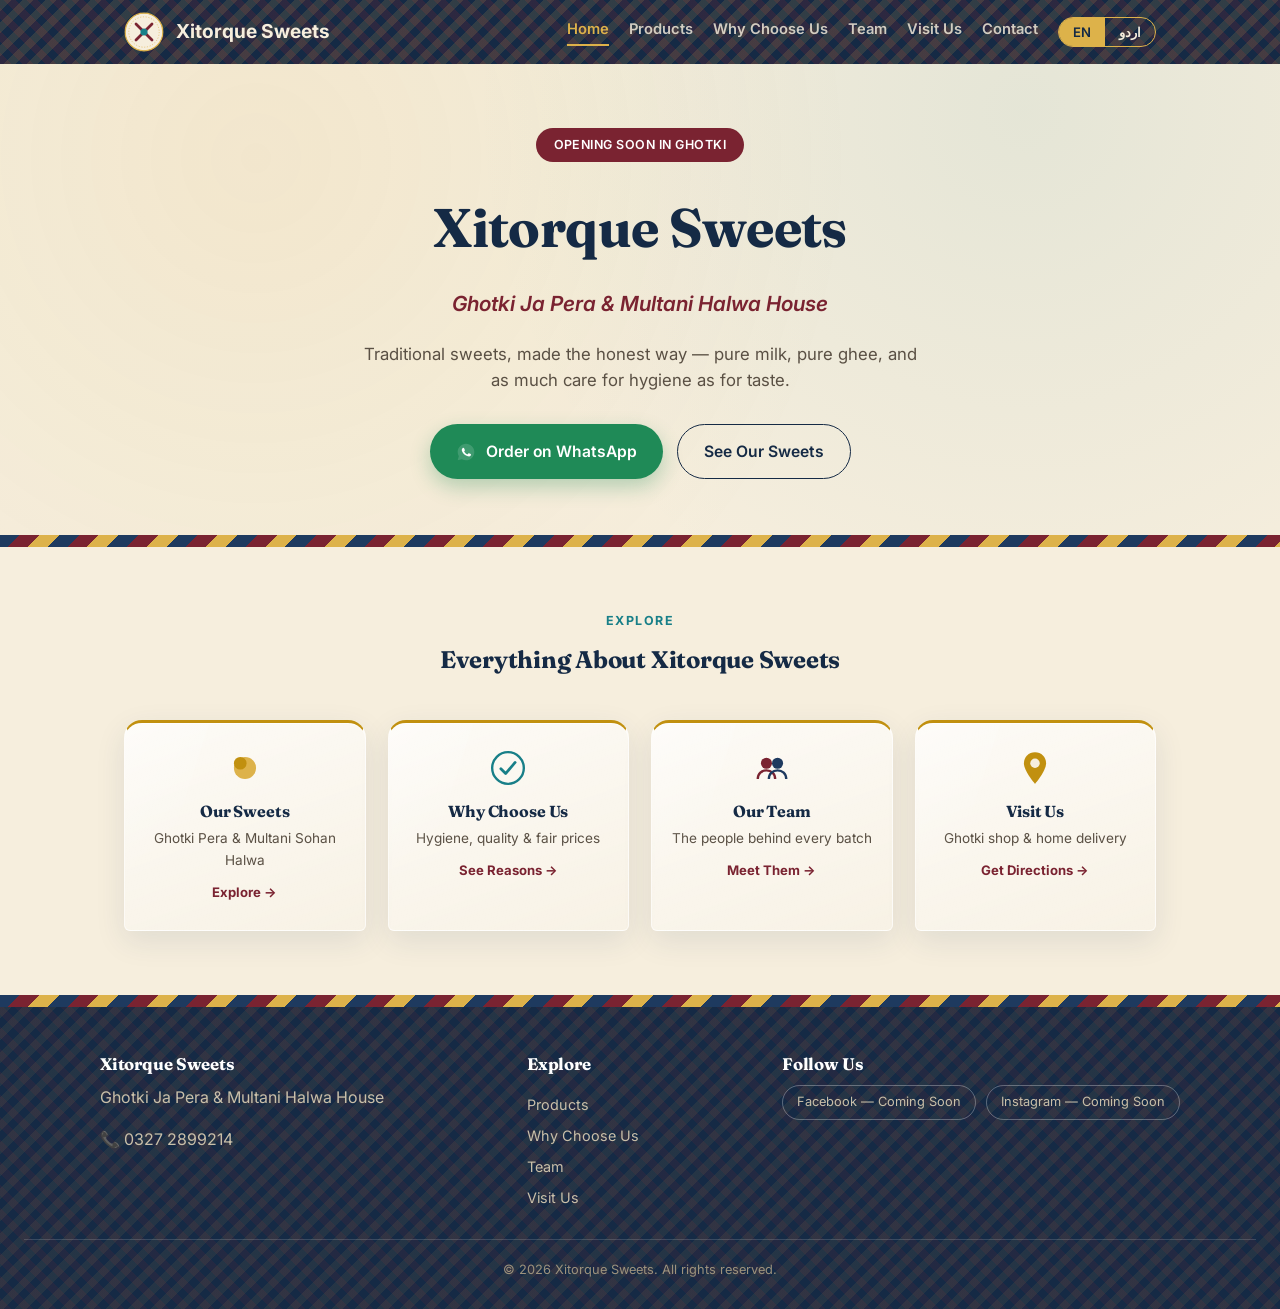
==== index.html @ 44f6534c "Add files via upload" ====
<!DOCTYPE html>
<html lang="en" dir="ltr">
<head>
<meta charset="UTF-8">
<meta name="viewport" content="width=device-width, initial-scale=1.0">
<title>Xitorque Sweets — Ghotki Ja Pera &amp; Multani Halwa House</title>
<meta name="description" content="Xitorque Sweets — premium Ghotki Pera and Multani Sohan Halwa, made fresh daily under strict hygiene SOPs. Opening soon in Ghotki.">
<link rel="preconnect" href="https://fonts.googleapis.com">
<link rel="preconnect" href="https://fonts.gstatic.com" crossorigin>
<link href="https://fonts.googleapis.com/css2?family=Fraunces:ital,wght@0,500;0,600;0,700;1,500&family=Inter:wght@400;500;600;700&family=Noto+Nastaliq+Urdu:wght@400;600;700&display=swap" rel="stylesheet">
<link rel="stylesheet" href="styles.css">
</head>
<body>

<header class="site-header">
  <div class="header-inner">
    <a href="index.html" class="brand">
      <svg class="logo-mark" viewBox="0 0 100 100" aria-hidden="true">
        <circle cx="50" cy="50" r="47" fill="var(--ivory)" stroke="var(--gold-soft)" stroke-width="3"/>
        <circle cx="50" cy="50" r="38" fill="none" stroke="var(--gold-soft)" stroke-width="1.5" stroke-dasharray="3 4"/>
        <path d="M30 30 L70 70 M70 30 L30 70" stroke="var(--maroon)" stroke-width="7" stroke-linecap="round"/>
        <circle cx="50" cy="50" r="9" fill="var(--turquoise)"/>
      </svg>
      <p class="brand-name">Xitorque Sweets</p>
    </a>
    <button class="nav-toggle" id="nav-toggle" aria-label="Toggle menu" onclick="toggleNav()">
      <svg width="26" height="26" viewBox="0 0 24 24" fill="none"><path d="M3 6h18M3 12h18M3 18h18" stroke="#F6EEDD" stroke-width="2" stroke-linecap="round"/></svg>
    </button>
    <nav class="nav-links" id="nav-links">
      <a href="index.html" data-en="Home" data-ur="ہوم" class="active">Home</a>
      <a href="products.html" data-en="Products" data-ur="مصنوعات">Products</a>
      <a href="why-choose-us.html" data-en="Why Choose Us" data-ur="ہمیں کیوں چنیں">Why Choose Us</a>
      <a href="team.html" data-en="Team" data-ur="ٹیم">Team</a>
      <a href="visit-us.html" data-en="Visit Us" data-ur="ہم سے ملیں">Visit Us</a>
      <a href="contact.html" data-en="Contact" data-ur="رابطہ">Contact</a>
      <div class="lang-toggle" role="group" aria-label="Language toggle">
        <button type="button" id="btn-en" class="active" onclick="setLang('en')">EN</button>
        <button type="button" id="btn-ur" onclick="setLang('ur')">اردو</button>
      </div>
    </nav>
  </div>
</header>

<section class="hero">
  <span class="ribbon" data-en="Opening Soon in Ghotki" data-ur="جلد گھوٹکی میں شروع ہو رہا ہے"></span>
  <h1 data-en="Xitorque Sweets" data-ur="Xitorque Sweets"></h1>
  <p class="tagline" data-en="Ghotki Ja Pera &amp; Multani Halwa House" data-ur="گھوٹکی جا پیرا اور ملتانی حلوہ ہاؤس"></p>
  <p class="lede" data-en="Traditional sweets, made the honest way — pure milk, pure ghee, and as much care for hygiene as for taste."
     data-ur="روایتی مٹھائیاں، ایمانداری کے ساتھ تیار — خالص دودھ، خالص گھی، اور ذائقے جتنا ہی خیال صفائی کا۔"></p>
  <div class="cta-row">
    <a class="btn btn-whatsapp" href="https://wa.me/923272899214" target="_blank" rel="noopener">
      <svg width="20" height="20" viewBox="0 0 24 24" fill="none" aria-hidden="true"><path d="M12 2C6.48 2 2 6.48 2 12c0 1.85.5 3.58 1.36 5.07L2 22l5.09-1.33A9.94 9.94 0 0 0 12 22c5.52 0 10-4.48 10-10S17.52 2 12 2z" fill="#fff" fill-opacity="0.15"/><path d="M17.47 14.38c-.27-.14-1.6-.79-1.85-.88-.25-.09-.43-.14-.62.14-.18.27-.71.88-.87 1.06-.16.18-.32.2-.6.07-.27-.14-1.15-.42-2.19-1.35-.81-.72-1.36-1.61-1.52-1.88-.16-.27-.02-.42.12-.55.12-.12.27-.32.41-.48.14-.16.18-.27.27-.45.09-.18.05-.34-.02-.48-.07-.14-.62-1.5-.85-2.06-.22-.53-.45-.46-.62-.47-.16-.01-.34-.01-.52-.01-.18 0-.48.07-.73.34-.25.27-.96.94-.96 2.29 0 1.35.98 2.65 1.12 2.83.14.18 1.93 2.95 4.68 4.14.65.28 1.16.45 1.56.58.66.21 1.25.18 1.72.11.53-.08 1.6-.65 1.82-1.29.23-.63.23-1.17.16-1.29-.07-.11-.25-.18-.52-.32z" fill="#fff"/></svg>
      <span data-en="Order on WhatsApp" data-ur="واٹس ایپ پر آرڈر کریں"></span>
    </a>
    <a class="btn btn-outline" href="products.html">
      <span data-en="See Our Sweets" data-ur="ہماری مٹھائیاں دیکھیں"></span>
    </a>
  </div>
</section>

<div class="ajrak-divider"></div>

<section id="explore">
  <div class="container">
    <div class="section-head">
      <span class="eyebrow" data-en="Explore" data-ur="مزید دیکھیں"></span>
      <h2 data-en="Everything About Xitorque Sweets" data-ur="زیتورک سویٹس کے بارے میں سب کچھ"></h2>
    </div>
    <div class="quick-grid">

      <a href="products.html" class="glass-card quick-card">
        <svg viewBox="0 0 48 48" aria-hidden="true"><circle cx="24" cy="24" r="14" fill="var(--gold-soft)"/><circle cx="18" cy="18" r="8" fill="var(--gold)"/></svg>
        <h3 data-en="Our Sweets" data-ur="ہماری مٹھائیاں"></h3>
        <p data-en="Ghotki Pera &amp; Multani Sohan Halwa" data-ur="گھوٹکی پیرا اور ملتانی سوہن حلوہ"></p>
        <span class="arrow" data-en="Explore →" data-ur="دیکھیں ←"></span>
      </a>

      <a href="why-choose-us.html" class="glass-card quick-card">
        <svg viewBox="0 0 48 48" aria-hidden="true"><circle cx="24" cy="24" r="20" fill="none" stroke="var(--turquoise)" stroke-width="3"/><path d="M15 25l6 6 12-14" stroke="var(--turquoise)" stroke-width="3.5" fill="none" stroke-linecap="round" stroke-linejoin="round"/></svg>
        <h3 data-en="Why Choose Us" data-ur="ہمیں کیوں چنیں"></h3>
        <p data-en="Hygiene, quality &amp; fair prices" data-ur="صفائی، معیار اور مناسب قیمت"></p>
        <span class="arrow" data-en="See Reasons →" data-ur="وجوہات دیکھیں ←"></span>
      </a>

      <a href="team.html" class="glass-card quick-card">
        <svg viewBox="0 0 48 48" aria-hidden="true"><circle cx="17" cy="18" r="7" fill="var(--maroon)"/><circle cx="31" cy="18" r="7" fill="var(--indigo)"/><path d="M6 38c0-7 5-11 11-11s11 4 11 11" stroke="var(--maroon)" stroke-width="3" fill="none"/><path d="M20 38c0-7 5-11 11-11s11 4 11 11" stroke="var(--indigo)" stroke-width="3" fill="none"/></svg>
        <h3 data-en="Our Team" data-ur="ہماری ٹیم"></h3>
        <p data-en="The people behind every batch" data-ur="ہر مٹھائی کے پیچھے موجود لوگ"></p>
        <span class="arrow" data-en="Meet Them →" data-ur="ملیں ←"></span>
      </a>

      <a href="visit-us.html" class="glass-card quick-card">
        <svg viewBox="0 0 48 48" aria-hidden="true"><path d="M24 4c-8 0-14 6-14 14 0 10 14 26 14 26s14-16 14-26c0-8-6-14-14-14z" fill="var(--gold)"/><circle cx="24" cy="18" r="6" fill="var(--ivory)"/></svg>
        <h3 data-en="Visit Us" data-ur="ہم سے ملیں"></h3>
        <p data-en="Ghotki shop &amp; home delivery" data-ur="گھوٹکی کی دکان اور ہوم ڈیلیوری"></p>
        <span class="arrow" data-en="Get Directions →" data-ur="تفصیل دیکھیں ←"></span>
      </a>

    </div>
  </div>
</section>

<div class="ajrak-divider"></div>

<footer>
  <div class="footer-inner">
    <div>
      <h3>Xitorque Sweets</h3>
      <p data-en="Ghotki Ja Pera &amp; Multani Halwa House" data-ur="گھوٹکی جا پیرا اور ملتانی حلوہ ہاؤس"></p>
      <p>📞 0327 2899214</p>
    </div>
    <div class="footer-nav">
      <h3 data-en="Explore" data-ur="مزید دیکھیں"></h3>
      <a href="products.html" data-en="Products" data-ur="مصنوعات"></a>
      <a href="why-choose-us.html" data-en="Why Choose Us" data-ur="ہمیں کیوں چنیں"></a>
      <a href="team.html" data-en="Team" data-ur="ٹیم"></a>
      <a href="visit-us.html" data-en="Visit Us" data-ur="ہم سے ملیں"></a>
    </div>
    <div>
      <h3 data-en="Follow Us" data-ur="ہمیں فالو کریں"></h3>
      <div class="footer-social">
        <span class="social-pill" data-en="Facebook — Coming Soon" data-ur="فیس بک — جلد آ رہا ہے"></span>
        <span class="social-pill" data-en="Instagram — Coming Soon" data-ur="انسٹاگرام — جلد آ رہا ہے"></span>
      </div>
    </div>
  </div>
  <div class="footer-bottom">
    <span data-en="© 2026 Xitorque Sweets. All rights reserved." data-ur="© 2026 Xitorque Sweets — جملہ حقوق محفوظ ہیں۔"></span>
  </div>
</footer>

<script src="script.js"></script>
</body>
</html>
---- styles.css ----
:root{
  --indigo:#1E3A5F;
  --indigo-deep:#152A45;
  --maroon:#7A2331;
  --gold:#C1900F;
  --gold-soft:#DDB24A;
  --turquoise:#187F88;
  --ivory:#F6EEDD;
  --card:#FFFBF2;
  --ink:#241C15;
  --ink-soft:#5A5044;
  --whatsapp:#1F8A57;
  --radius-lg:18px;
  --radius-sm:8px;
  --shadow-soft:0 10px 30px rgba(30,58,95,0.10);
}

*{box-sizing:border-box;}
html{scroll-behavior:smooth;}
body{
  margin:0;
  background:var(--ivory);
  color:var(--ink);
  font-family:'Inter',sans-serif;
  line-height:1.6;
  -webkit-font-smoothing:antialiased;
}
body.lang-ur{font-family:'Noto Nastaliq Urdu','Inter',sans-serif;}
body.lang-ur h1, body.lang-ur h2, body.lang-ur h3, body.lang-ur .brand-name{
  font-family:'Noto Nastaliq Urdu', serif;
}
h1,h2,h3{
  font-family:'Fraunces',serif;
  color:var(--indigo-deep);
  margin:0 0 0.4em 0;
  letter-spacing:-0.01em;
}
p{margin:0 0 1em 0;color:var(--ink-soft);}
a{color:inherit;}
img,svg{display:block;max-width:100%;}
button, input, textarea{font-family:inherit;}
:focus-visible{outline:3px solid var(--turquoise);outline-offset:2px;}

.container{max-width:1080px;margin:0 auto;padding:0 24px;}

/* ---------- Ajrak pattern (signature motif) ---------- */
.ajrak-divider{
  height:12px;width:100%;
  background:repeating-linear-gradient(135deg, var(--indigo) 0 14px, var(--maroon) 14px 28px, var(--gold-soft) 28px 42px);
}
.ajrak-pattern{
  background-image:
    repeating-linear-gradient(135deg, rgba(221,178,74,0.14) 0 8px, transparent 8px 16px),
    repeating-linear-gradient(45deg, rgba(122,35,49,0.22) 0 8px, transparent 8px 16px);
}

/* ---------- Site header ---------- */
.site-header{
  position:sticky;top:0;z-index:50;
  background-color:var(--indigo-deep);
  position:relative;
  overflow:visible;
}
.site-header::before{
  content:"";position:absolute;inset:0;
  background-image:
    repeating-linear-gradient(135deg, rgba(221,178,74,0.14) 0 8px, transparent 8px 16px),
    repeating-linear-gradient(45deg, rgba(122,35,49,0.24) 0 8px, transparent 8px 16px);
  pointer-events:none;
}
.header-inner{
  position:relative;z-index:1;
  display:flex;align-items:center;justify-content:space-between;flex-wrap:wrap;
  padding:12px 24px;max-width:1080px;margin:0 auto;gap:14px;
}
.brand{display:flex;align-items:center;gap:12px;text-decoration:none;}
.logo-mark{width:40px;height:40px;flex-shrink:0;}
.brand-name{font-size:1.2rem;font-weight:700;color:var(--ivory);margin:0;line-height:1;white-space:nowrap;}

.nav-toggle{
  display:none;background:none;border:none;cursor:pointer;padding:6px;
  position:relative;z-index:1;
}
.nav-links{
  display:flex;align-items:center;gap:20px;flex-wrap:wrap;
  position:relative;z-index:1;
}
.nav-links a{
  color:var(--ivory);opacity:0.82;text-decoration:none;font-size:0.92rem;font-weight:600;
  padding-bottom:3px;border-bottom:2px solid transparent;transition:opacity 0.15s, border-color 0.15s;
}
.nav-links a:hover{opacity:1;}
.nav-links a.active{opacity:1;color:var(--gold-soft);border-bottom-color:var(--gold-soft);}

.lang-toggle{display:flex;border:1.5px solid var(--gold-soft);border-radius:999px;overflow:hidden;}
.lang-toggle button{
  background:transparent;border:none;padding:6px 14px;font-size:0.82rem;font-weight:600;
  color:var(--ivory);cursor:pointer;transition:background 0.2s, color 0.2s;
}
.lang-toggle button.active{background:var(--gold-soft);color:var(--indigo-deep);}

@media(max-width:860px){
  .nav-toggle{display:block;}
  .nav-links{
    display:none;position:absolute;top:100%;left:0;right:0;
    background:var(--indigo-deep);flex-direction:column;align-items:flex-start;
    padding:16px 24px 20px;gap:14px;border-top:1px solid rgba(255,255,255,0.15);
  }
  .nav-links.open{display:flex;}
  .lang-toggle{margin-top:6px;}
}

/* ---------- Page hero (inner pages) ---------- */
.page-hero{
  padding:52px 24px 40px;text-align:center;
  background:
    radial-gradient(circle at 20% 20%, rgba(193,144,15,0.08), transparent 55%),
    radial-gradient(circle at 80% 10%, rgba(24,127,136,0.08), transparent 50%);
}
.page-hero h1{font-size:clamp(1.9rem, 4.4vw, 2.8rem);}
.page-hero .lede{max-width:560px;margin:10px auto 0;}

/* ---------- Hero (home) ---------- */
.hero{
  padding:64px 24px 56px;text-align:center;
  background:
    radial-gradient(circle at 20% 20%, rgba(193,144,15,0.08), transparent 55%),
    radial-gradient(circle at 80% 10%, rgba(24,127,136,0.08), transparent 50%);
}
.ribbon{
  display:inline-block;background:var(--maroon);color:#fff;font-size:0.78rem;font-weight:600;
  letter-spacing:0.04em;text-transform:uppercase;padding:7px 18px;border-radius:999px;margin-bottom:22px;
}
body.lang-ur .ribbon{text-transform:none;letter-spacing:0;}
.hero h1{font-size:clamp(2.1rem, 5vw, 3.4rem);margin-bottom:0.3em;}
.hero .tagline{
  font-size:clamp(1rem, 2.4vw, 1.3rem);color:var(--maroon);font-weight:600;font-style:italic;margin-bottom:20px;
}
body.lang-ur .hero .tagline{font-style:normal;}
.hero .lede{max-width:560px;margin:0 auto 30px;font-size:1.05rem;}
.cta-row{display:flex;gap:14px;justify-content:center;flex-wrap:wrap;}

.btn{
  display:inline-flex;align-items:center;gap:10px;padding:14px 26px;border-radius:999px;
  font-weight:600;font-size:0.98rem;text-decoration:none;border:none;cursor:pointer;
  transition:transform 0.15s ease, box-shadow 0.15s ease;
}
.btn:hover{transform:translateY(-2px);}
.btn-whatsapp{background:var(--whatsapp);color:#fff;box-shadow:0 8px 20px rgba(31,138,87,0.30);}
.btn-outline{background:transparent;color:var(--indigo-deep);border:1.5px solid var(--indigo-deep);}

/* ---------- Section shell ---------- */
section{padding:64px 24px;}
.section-head{text-align:center;max-width:640px;margin:0 auto 40px;}
.eyebrow{
  display:block;font-size:0.78rem;font-weight:700;letter-spacing:0.12em;text-transform:uppercase;
  color:var(--turquoise);margin-bottom:10px;
}
body.lang-ur .eyebrow{text-transform:none;letter-spacing:0;}

/* ---------- Glass counter cards ---------- */
.glass-card{
  position:relative;
  background:linear-gradient(160deg, rgba(255,255,255,0.75), rgba(255,255,255,0.25));
  border:1px solid rgba(255,255,255,0.6);border-top:3px solid var(--gold);
  border-radius:var(--radius-lg) var(--radius-lg) 6px 6px;
  box-shadow:var(--shadow-soft), inset 0 1px 0 rgba(255,255,255,0.7);
  overflow:hidden;padding:28px 24px;
}
.glass-card::before{
  content:"";position:absolute;top:-60%;left:-25%;width:45%;height:220%;
  background:linear-gradient(120deg, rgba(255,255,255,0.55), rgba(255,255,255,0) 65%);
  transform:rotate(18deg);pointer-events:none;
}

/* ---------- Products ---------- */
.products-grid{display:grid;grid-template-columns:1fr;gap:28px;}
@media(min-width:720px){.products-grid{grid-template-columns:1fr 1fr;}}
.product-card{text-align:center;}
.product-art{width:120px;height:120px;margin:0 auto 18px;}
.product-art.large{width:160px;height:160px;}
.product-card h3{font-size:1.4rem;}
.price-tag{
  display:inline-block;margin-top:12px;font-size:0.85rem;font-weight:600;color:var(--indigo-deep);
  background:rgba(193,144,15,0.15);padding:5px 14px;border-radius:999px;
}
.ingredient-row{display:flex;justify-content:center;gap:18px;flex-wrap:wrap;margin-top:16px;}
.ingredient-pill{
  display:flex;align-items:center;gap:6px;font-size:0.82rem;font-weight:600;color:var(--ink-soft);
}
.ingredient-pill svg{width:18px;height:18px;}

/* ---------- Why choose us ---------- */
.why-grid{display:grid;grid-template-columns:1fr;gap:22px;}
@media(min-width:720px){.why-grid{grid-template-columns:1fr 1fr;}}
@media(min-width:1000px){.why-grid{grid-template-columns:1fr 1fr 1fr;}}
.why-card{padding:24px 22px;}
.why-icon{width:44px;height:44px;margin-bottom:14px;}
.why-card h3{font-size:1.08rem;margin-bottom:6px;}
.why-card p{font-size:0.94rem;margin-bottom:0;}

/* ---------- Team ---------- */
.team-grid{display:grid;grid-template-columns:1fr;gap:26px;}
@media(min-width:640px){.team-grid{grid-template-columns:1fr 1fr;}}
@media(min-width:980px){.team-grid{grid-template-columns:repeat(3,1fr);}}
.team-card{text-align:center;padding:30px 22px;}
.avatar-badge{
  width:96px;height:96px;border-radius:50%;margin:0 auto 16px;
  display:flex;align-items:center;justify-content:center;
  background:linear-gradient(160deg, var(--ivory), #fff);
  border:3px solid var(--gold-soft);box-shadow:0 6px 16px rgba(30,58,95,0.15);
}
.avatar-badge svg{width:52px;height:52px;}
.team-card h3{font-size:1.1rem;margin-bottom:2px;}
.team-role{font-size:0.85rem;font-weight:700;color:var(--turquoise);text-transform:uppercase;letter-spacing:0.04em;margin-bottom:10px;display:block;}
body.lang-ur .team-role{text-transform:none;letter-spacing:0;}
.team-card p{font-size:0.92rem;}

/* ---------- Coming soon strip ---------- */
.soon-grid{display:grid;grid-template-columns:1fr;gap:20px;}
@media(min-width:720px){.soon-grid{grid-template-columns:1fr 1fr;}}
.soon-card{padding:26px;text-align:center;position:relative;}
.soon-badge{
  position:absolute;top:14px;right:14px;background:var(--turquoise);color:#fff;font-size:0.68rem;
  font-weight:700;text-transform:uppercase;letter-spacing:0.06em;padding:4px 10px;border-radius:999px;
}
body.lang-ur .soon-badge{right:auto;left:14px;text-transform:none;letter-spacing:0;}
.soon-card h3{font-size:1.1rem;}
.soon-icon{width:40px;height:40px;margin:0 auto 14px;}

/* ---------- Delivery / info icon rows ---------- */
.icon-info-grid{display:grid;grid-template-columns:1fr;gap:20px;margin-top:10px;}
@media(min-width:640px){.icon-info-grid{grid-template-columns:1fr 1fr;}}
.icon-info-card{display:flex;gap:16px;align-items:flex-start;padding:22px;}
.icon-info-card svg{width:36px;height:36px;flex-shrink:0;}
.icon-info-card h3{font-size:1rem;margin-bottom:4px;}
.icon-info-card p{font-size:0.9rem;margin-bottom:0;}

/* ---------- Home quick links ---------- */
.quick-grid{display:grid;grid-template-columns:1fr;gap:22px;}
@media(min-width:640px){.quick-grid{grid-template-columns:1fr 1fr;}}
@media(min-width:980px){.quick-grid{grid-template-columns:repeat(4,1fr);}}
.quick-card{
  text-align:center;padding:26px 18px;text-decoration:none;display:block;
  transition:transform 0.15s ease;
}
.quick-card:hover{transform:translateY(-4px);}
.quick-card svg{width:38px;height:38px;margin:0 auto 12px;}
.quick-card h3{font-size:1rem;margin-bottom:4px;}
.quick-card p{font-size:0.85rem;margin-bottom:0;}
.quick-card .arrow{
  display:inline-block;margin-top:10px;font-size:0.82rem;font-weight:700;color:var(--maroon);
}

/* ---------- Contact ---------- */
.contact-wrap{display:grid;grid-template-columns:1fr;gap:32px;align-items:start;}
@media(min-width:820px){.contact-wrap{grid-template-columns:0.9fr 1.1fr;}}
.contact-card{padding:30px;}
.contact-card .btn{width:100%;justify-content:center;margin-top:8px;}
.contact-number{font-size:1.3rem;font-weight:700;color:var(--indigo-deep);margin:10px 0 18px;letter-spacing:0.02em;}
form{display:flex;flex-direction:column;gap:14px;}
label{font-size:0.85rem;font-weight:600;color:var(--ink);}
input, textarea{
  padding:12px 14px;border-radius:var(--radius-sm);border:1.5px solid rgba(30,58,95,0.25);
  background:#fff;font-size:0.95rem;color:var(--ink);
}
textarea{min-height:110px;resize:vertical;}
.form-note{font-size:0.82rem;color:var(--ink-soft);margin-top:-4px;}

/* ---------- Footer ---------- */
footer{
  position:relative;background-color:var(--indigo-deep);color:#EFE7D6;padding:44px 24px 28px;overflow:hidden;
}
footer::before{
  content:"";position:absolute;inset:0;
  background-image:
    repeating-linear-gradient(135deg, rgba(221,178,74,0.08) 0 8px, transparent 8px 16px),
    repeating-linear-gradient(45deg, rgba(122,35,49,0.14) 0 8px, transparent 8px 16px);
  pointer-events:none;
}
.footer-inner{
  position:relative;z-index:1;max-width:1080px;margin:0 auto;display:flex;flex-wrap:wrap;gap:24px;
  justify-content:space-between;align-items:flex-start;
}
footer h3{color:#fff;font-size:1.05rem;}
footer p{color:#C9BFA9;}
.footer-social{display:flex;gap:10px;flex-wrap:wrap;}
.social-pill{font-size:0.8rem;padding:6px 14px;border:1px solid rgba(255,255,255,0.3);border-radius:999px;color:#C9BFA9;}
.footer-nav{display:flex;flex-direction:column;gap:8px;}
.footer-nav a{color:#C9BFA9;text-decoration:none;font-size:0.9rem;}
.footer-nav a:hover{color:var(--gold-soft);}
.footer-bottom{
  position:relative;z-index:1;text-align:center;margin-top:30px;padding-top:20px;
  border-top:1px solid rgba(255,255,255,0.15);font-size:0.8rem;color:#9C927D;
}

@media (prefers-reduced-motion: reduce){
  html{scroll-behavior:auto;}
  .btn:hover, .quick-card:hover{transform:none;}
}
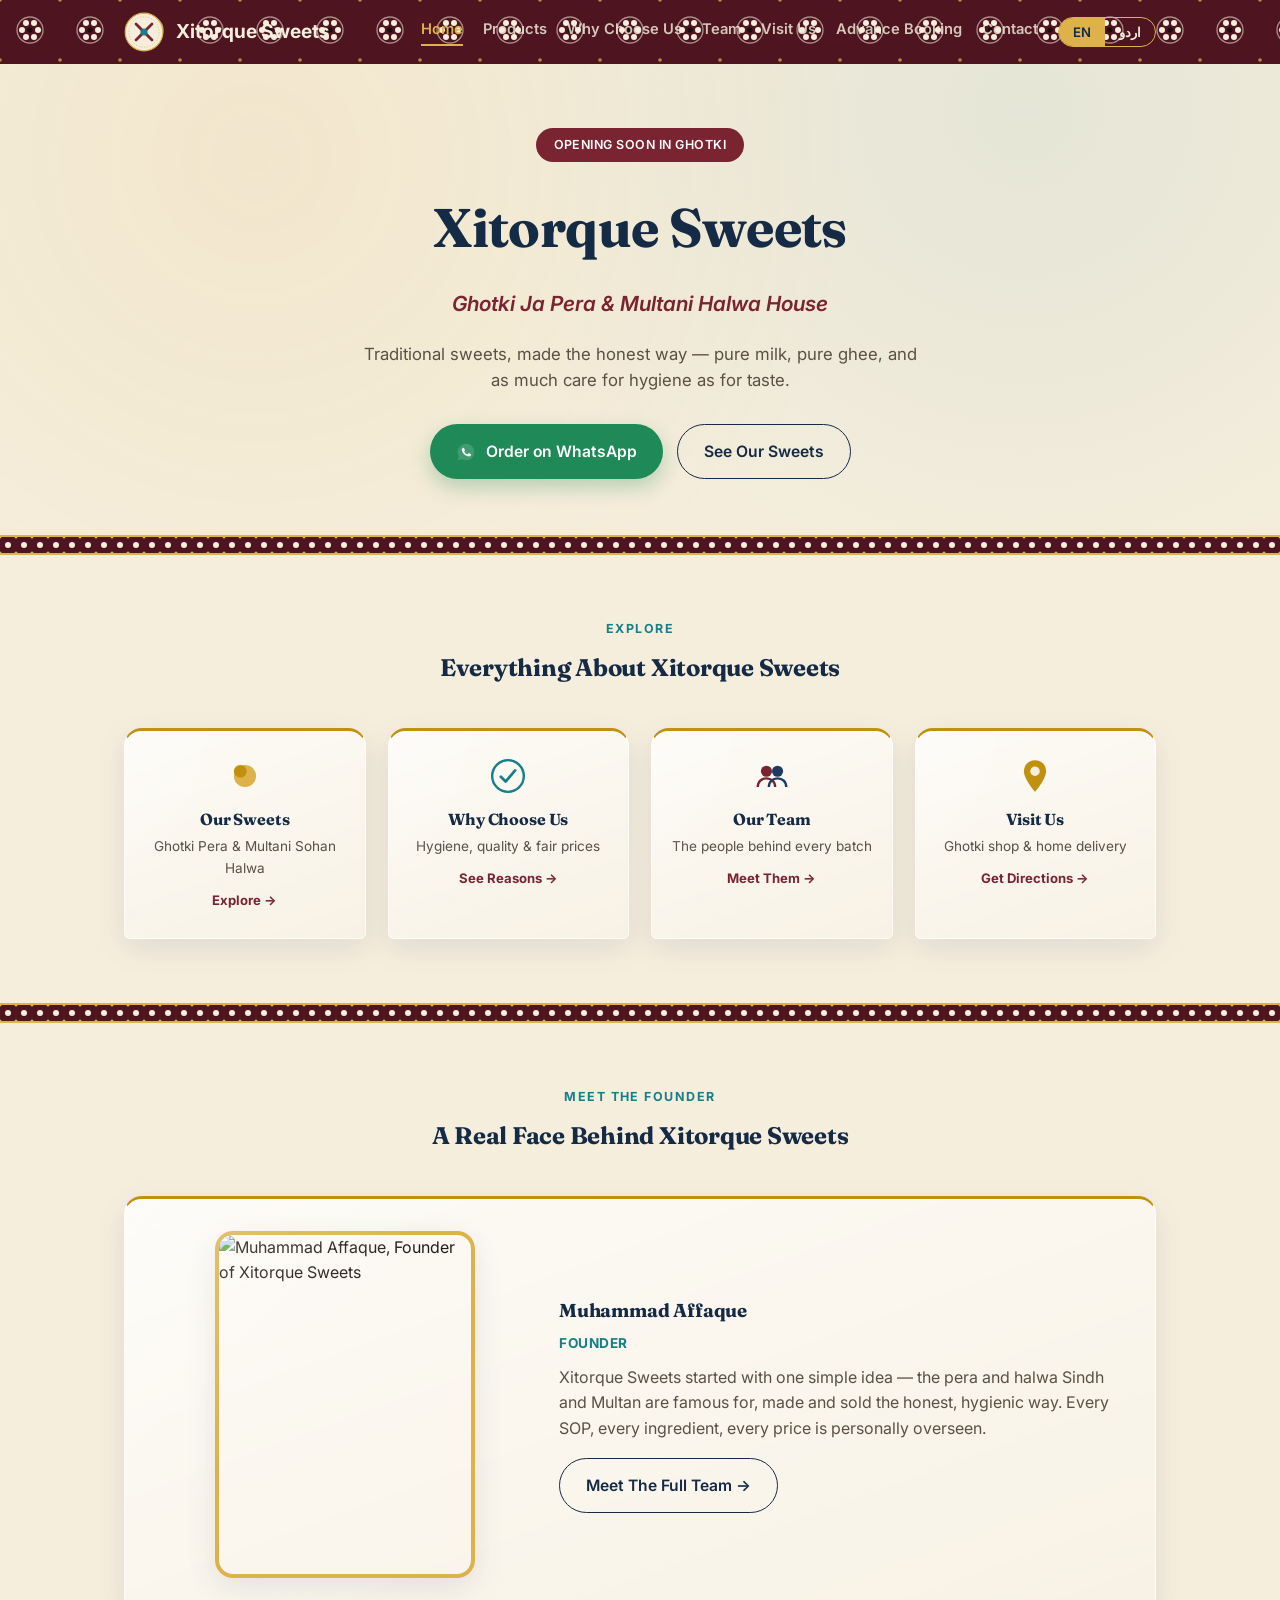
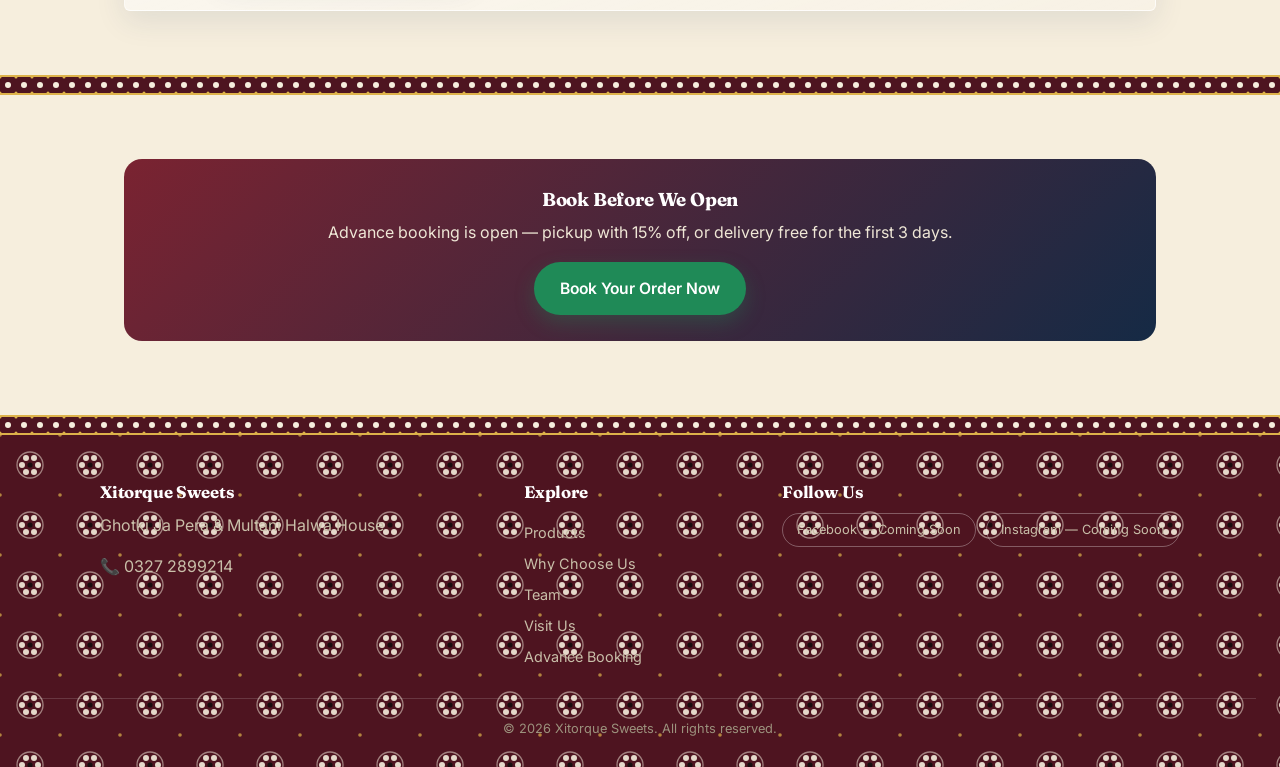
==== commit 0a911209: "Add files via upload" ====
--- a/index.html
+++ b/index.html
@@ -32,6 +32,7 @@
       <a href="why-choose-us.html" data-en="Why Choose Us" data-ur="ہمیں کیوں چنیں">Why Choose Us</a>
       <a href="team.html" data-en="Team" data-ur="ٹیم">Team</a>
       <a href="visit-us.html" data-en="Visit Us" data-ur="ہم سے ملیں">Visit Us</a>
+      <a href="advance-booking.html" data-en="Advance Booking" data-ur="ایڈوانس بکنگ">Advance Booking</a>
       <a href="contact.html" data-en="Contact" data-ur="رابطہ">Contact</a>
       <div class="lang-toggle" role="group" aria-label="Language toggle">
         <button type="button" id="btn-en" class="active" onclick="setLang('en')">EN</button>
@@ -102,6 +103,39 @@
 
 <div class="ajrak-divider"></div>
 
+<section id="founder">
+  <div class="container">
+    <div class="section-head">
+      <span class="eyebrow" data-en="Meet The Founder" data-ur="بانی سے ملیں"></span>
+      <h2 data-en="A Real Face Behind Xitorque Sweets" data-ur="زیتورک سویٹس کے پیچھے ایک حقیقی چہرہ"></h2>
+    </div>
+    <div class="glass-card founder-wrap" style="padding:32px;">
+      <img class="founder-photo" src="photos/founder.jpg" alt="Muhammad Affaque, Founder of Xitorque Sweets">
+      <div class="founder-card">
+        <h3>Muhammad Affaque</h3>
+        <span class="team-role" data-en="Founder" data-ur="بانی"></span>
+        <p data-en="Xitorque Sweets started with one simple idea — the pera and halwa Sindh and Multan are famous for, made and sold the honest, hygienic way. Every SOP, every ingredient, every price is personally overseen."
+           data-ur="زیتورک سویٹس ایک سادہ سے خیال سے شروع ہوا — سندھ اور ملتان کا مشہور پیرا اور حلوہ، ایمانداری اور صفائی کے ساتھ تیار اور فروخت کیا جائے۔ ہر SOP، ہر جزو، ہر قیمت ذاتی نگرانی میں ہے۔"></p>
+        <a class="btn btn-outline" href="team.html"><span data-en="Meet The Full Team →" data-ur="پوری ٹیم سے ملیں ←"></span></a>
+      </div>
+    </div>
+  </div>
+</section>
+
+<div class="ajrak-divider"></div>
+
+<section id="promo">
+  <div class="container">
+    <div class="promo-banner">
+      <h3 data-en="Book Before We Open" data-ur="کھلنے سے پہلے بک کریں"></h3>
+      <p data-en="Advance booking is open — pickup with 15% off, or delivery free for the first 3 days." data-ur="ایڈوانس بکنگ اب کھلی ہے — پک اپ پر 15% رعایت، یا پہلے 3 دن مفت ڈیلیوری۔"></p>
+      <a class="btn btn-whatsapp" href="advance-booking.html"><span data-en="Book Your Order Now" data-ur="ابھی اپنا آرڈر بک کریں"></span></a>
+    </div>
+  </div>
+</section>
+
+<div class="ajrak-divider"></div>
+
 <footer>
   <div class="footer-inner">
     <div>
@@ -115,6 +149,7 @@
       <a href="why-choose-us.html" data-en="Why Choose Us" data-ur="ہمیں کیوں چنیں"></a>
       <a href="team.html" data-en="Team" data-ur="ٹیم"></a>
       <a href="visit-us.html" data-en="Visit Us" data-ur="ہم سے ملیں"></a>
+    <a href="advance-booking.html" data-en="Advance Booking" data-ur="ایڈوانس بکنگ"></a>
     </div>
     <div>
       <h3 data-en="Follow Us" data-ur="ہمیں فالو کریں"></h3>
--- a/styles.css
+++ b/styles.css
@@ -45,8 +45,12 @@
 
 /* ---------- Ajrak pattern (signature motif) ---------- */
 .ajrak-divider{
-  height:12px;width:100%;
-  background:repeating-linear-gradient(135deg, var(--indigo) 0 14px, var(--maroon) 14px 28px, var(--gold-soft) 28px 42px);
+  height:20px;width:100%;
+  background-image:url("data:image/svg+xml,%3Csvg xmlns='http://www.w3.org/2000/svg' width='16' height='16' viewBox='0 0 16 16'%3E%3Crect width='16' height='16' fill='%234E1420'/%3E%3Ccircle cx='8' cy='8' r='3' fill='%23F6EEDD'/%3E%3Ccircle cx='0' cy='0' r='1.5' fill='%23DDB24A'/%3E%3Ccircle cx='16' cy='0' r='1.5' fill='%23DDB24A'/%3E%3Ccircle cx='0' cy='16' r='1.5' fill='%23DDB24A'/%3E%3Ccircle cx='16' cy='16' r='1.5' fill='%23DDB24A'/%3E%3C/svg%3E");
+  background-repeat:repeat-x;
+  background-size:16px 16px;
+  border-top:2px solid var(--gold-soft);
+  border-bottom:2px solid var(--gold-soft);
 }
 .ajrak-pattern{
   background-image:
@@ -63,9 +67,9 @@
 }
 .site-header::before{
   content:"";position:absolute;inset:0;
-  background-image:
-    repeating-linear-gradient(135deg, rgba(221,178,74,0.14) 0 8px, transparent 8px 16px),
-    repeating-linear-gradient(45deg, rgba(122,35,49,0.24) 0 8px, transparent 8px 16px);
+  background-image:url("data:image/svg+xml,%3Csvg xmlns='http://www.w3.org/2000/svg' width='60' height='60' viewBox='0 0 60 60'%3E%3Crect width='60' height='60' fill='%234E1420'/%3E%3Ccircle cx='30' cy='30' r='13' fill='none' stroke='%23F6EEDD' stroke-opacity='0.55' stroke-width='1.3'/%3E%3Ccircle cx='38' cy='30' r='3' fill='%23F6EEDD'/%3E%3Ccircle cx='34' cy='36.93' r='3' fill='%23F6EEDD'/%3E%3Ccircle cx='26' cy='36.93' r='3' fill='%23F6EEDD'/%3E%3Ccircle cx='22' cy='30' r='3' fill='%23F6EEDD'/%3E%3Ccircle cx='26' cy='23.07' r='3' fill='%23F6EEDD'/%3E%3Ccircle cx='34' cy='23.07' r='3' fill='%23F6EEDD'/%3E%3Ccircle cx='30' cy='30' r='2.6' fill='%231A0E10'/%3E%3Ccircle cx='0' cy='0' r='1.8' fill='%23DDB24A' fill-opacity='0.75'/%3E%3Ccircle cx='60' cy='0' r='1.8' fill='%23DDB24A' fill-opacity='0.75'/%3E%3Ccircle cx='0' cy='60' r='1.8' fill='%23DDB24A' fill-opacity='0.75'/%3E%3Ccircle cx='60' cy='60' r='1.8' fill='%23DDB24A' fill-opacity='0.75'/%3E%3C/svg%3E");
+  background-repeat:repeat;
+  background-size:60px 60px;
   pointer-events:none;
 }
 .header-inner{
@@ -273,9 +277,9 @@
 }
 footer::before{
   content:"";position:absolute;inset:0;
-  background-image:
-    repeating-linear-gradient(135deg, rgba(221,178,74,0.08) 0 8px, transparent 8px 16px),
-    repeating-linear-gradient(45deg, rgba(122,35,49,0.14) 0 8px, transparent 8px 16px);
+  background-image:url("data:image/svg+xml,%3Csvg xmlns='http://www.w3.org/2000/svg' width='60' height='60' viewBox='0 0 60 60'%3E%3Crect width='60' height='60' fill='%234E1420'/%3E%3Ccircle cx='30' cy='30' r='13' fill='none' stroke='%23F6EEDD' stroke-opacity='0.5' stroke-width='1.3'/%3E%3Ccircle cx='38' cy='30' r='3' fill='%23F6EEDD' fill-opacity='0.9'/%3E%3Ccircle cx='34' cy='36.93' r='3' fill='%23F6EEDD' fill-opacity='0.9'/%3E%3Ccircle cx='26' cy='36.93' r='3' fill='%23F6EEDD' fill-opacity='0.9'/%3E%3Ccircle cx='22' cy='30' r='3' fill='%23F6EEDD' fill-opacity='0.9'/%3E%3Ccircle cx='26' cy='23.07' r='3' fill='%23F6EEDD' fill-opacity='0.9'/%3E%3Ccircle cx='34' cy='23.07' r='3' fill='%23F6EEDD' fill-opacity='0.9'/%3E%3Ccircle cx='30' cy='30' r='2.6' fill='%231A0E10'/%3E%3Ccircle cx='0' cy='0' r='1.8' fill='%23DDB24A' fill-opacity='0.7'/%3E%3Ccircle cx='60' cy='0' r='1.8' fill='%23DDB24A' fill-opacity='0.7'/%3E%3Ccircle cx='0' cy='60' r='1.8' fill='%23DDB24A' fill-opacity='0.7'/%3E%3Ccircle cx='60' cy='60' r='1.8' fill='%23DDB24A' fill-opacity='0.7'/%3E%3C/svg%3E");
+  background-repeat:repeat;
+  background-size:60px 60px;
   pointer-events:none;
 }
 .footer-inner{
@@ -298,3 +302,58 @@
   html{scroll-behavior:auto;}
   .btn:hover, .quick-card:hover{transform:none;}
 }
+
+/* ---------- Founder photo ---------- */
+.founder-wrap{
+  display:grid;grid-template-columns:1fr;gap:26px;align-items:center;
+}
+@media(min-width:720px){.founder-wrap{grid-template-columns:0.8fr 1.2fr;}}
+.founder-photo{
+  width:100%;max-width:260px;margin:0 auto;aspect-ratio:3/4;object-fit:cover;
+  border-radius:var(--radius-lg);border:4px solid var(--gold-soft);
+  box-shadow:var(--shadow-soft);
+}
+.founder-card{text-align:center;}
+@media(min-width:720px){.founder-card{text-align:start;}}
+.team-photo{
+  width:96px;height:96px;border-radius:50%;object-fit:cover;
+  margin:0 auto 16px;border:3px solid var(--gold-soft);box-shadow:0 6px 16px rgba(30,58,95,0.15);
+}
+
+/* ---------- Advance booking ---------- */
+.booking-grid{display:grid;grid-template-columns:1fr;gap:28px;}
+@media(min-width:720px){.booking-grid{grid-template-columns:1fr 1fr;}}
+.booking-card{text-align:center;position:relative;}
+.booking-badge{
+  display:inline-block;background:var(--whatsapp);color:#fff;font-size:0.78rem;font-weight:700;
+  padding:6px 16px;border-radius:999px;margin-bottom:14px;
+}
+.booking-card.pickup .booking-badge{background:var(--gold);}
+.booking-icon{width:52px;height:52px;margin:0 auto 14px;}
+.booking-list{text-align:start;font-size:0.92rem;color:var(--ink-soft);padding-left:20px;margin:14px 0;}
+.booking-list li{margin-bottom:6px;}
+
+.policy-block{padding:26px 24px;margin-bottom:20px;}
+.policy-block h3{font-size:1.05rem;margin-bottom:10px;}
+.policy-block ul{padding-left:20px;margin:0;}
+.policy-block li{margin-bottom:8px;font-size:0.92rem;color:var(--ink-soft);}
+
+.type-toggle{display:flex;gap:10px;margin-bottom:6px;flex-wrap:wrap;}
+.type-toggle label{
+  flex:1;min-width:130px;text-align:center;padding:10px 12px;border-radius:var(--radius-sm);
+  border:1.5px solid rgba(30,58,95,0.25);cursor:pointer;font-weight:600;font-size:0.9rem;
+  transition:background 0.15s, color 0.15s, border-color 0.15s;
+}
+.type-toggle input{position:absolute;opacity:0;width:0;height:0;}
+.type-toggle input:checked + label{
+  background:var(--indigo-deep);color:#fff;border-color:var(--indigo-deep);
+}
+
+.promo-banner{
+  background:linear-gradient(135deg, var(--maroon), var(--indigo-deep));
+  color:#fff;border-radius:var(--radius-lg);padding:26px 24px;text-align:center;
+  margin:0 auto 10px;
+}
+.promo-banner h3{color:#fff;margin-bottom:6px;}
+.promo-banner p{color:#EFE7D6;margin-bottom:16px;}
+
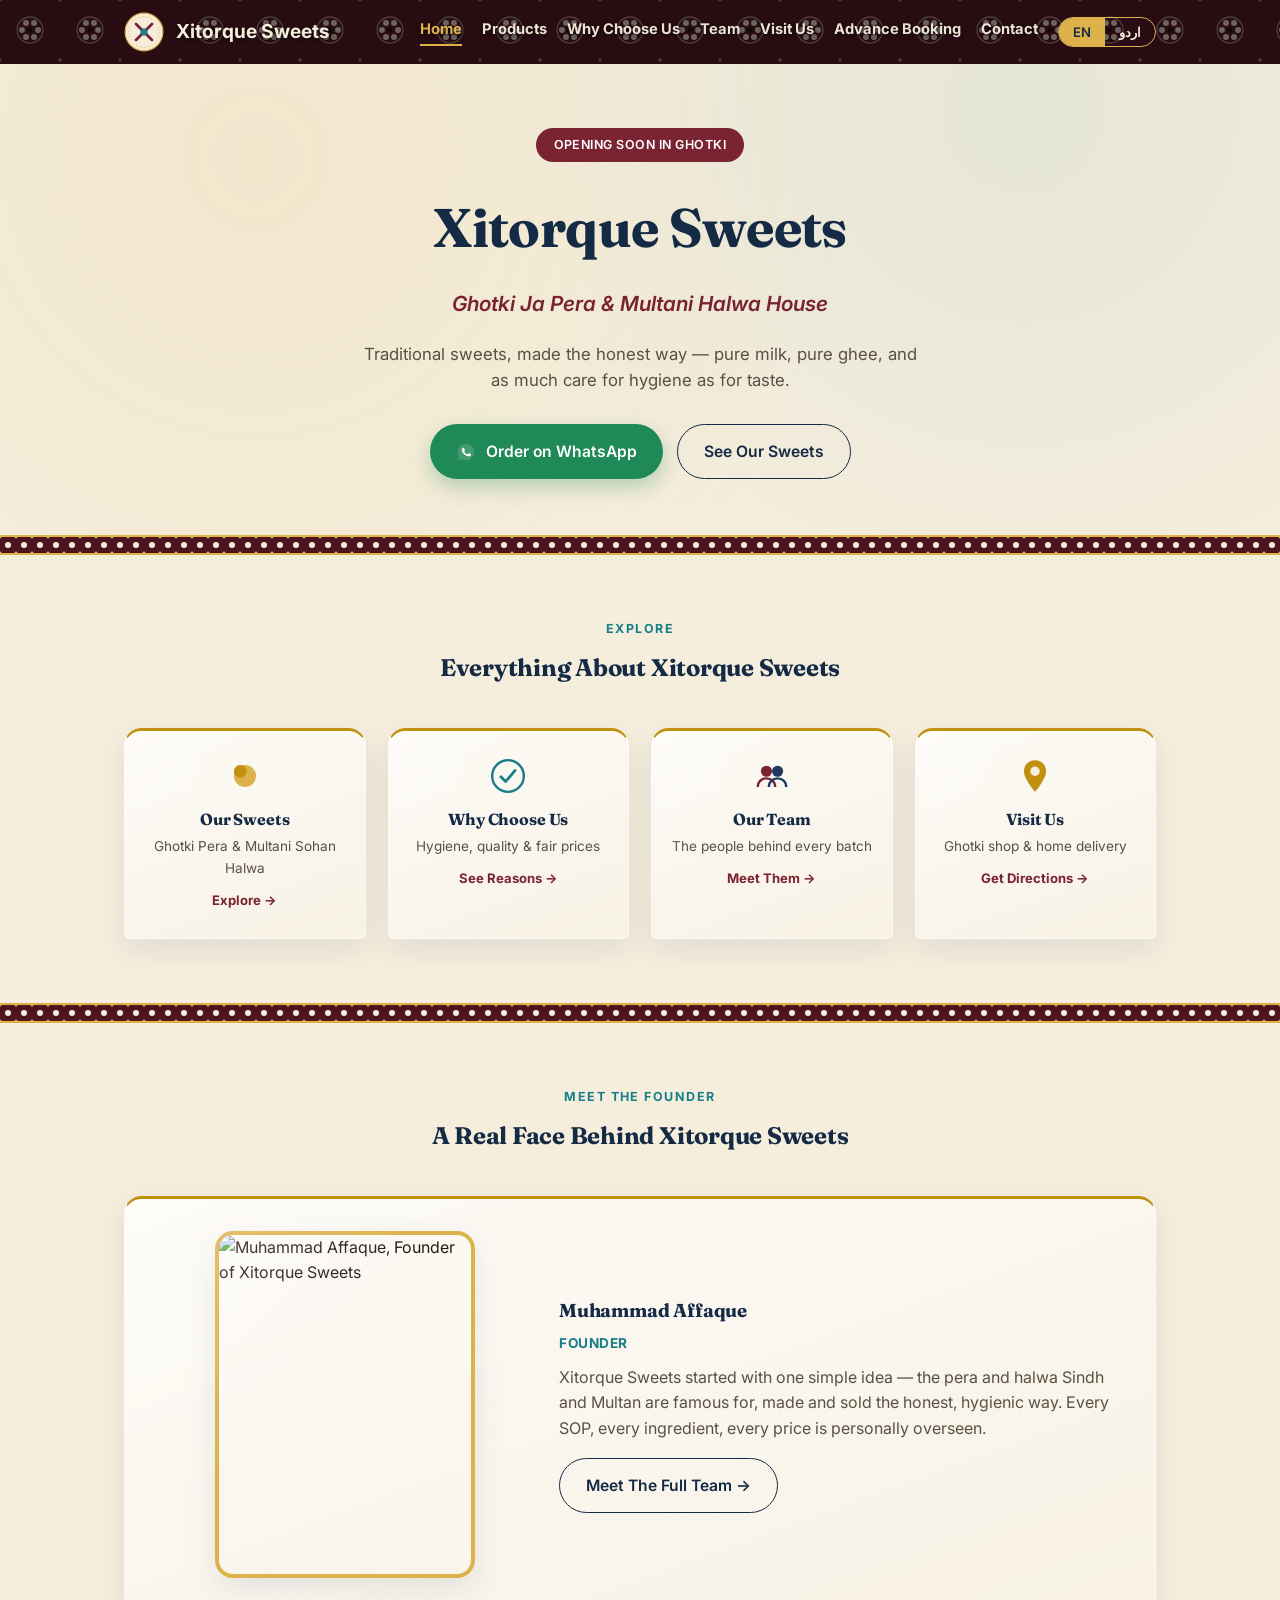
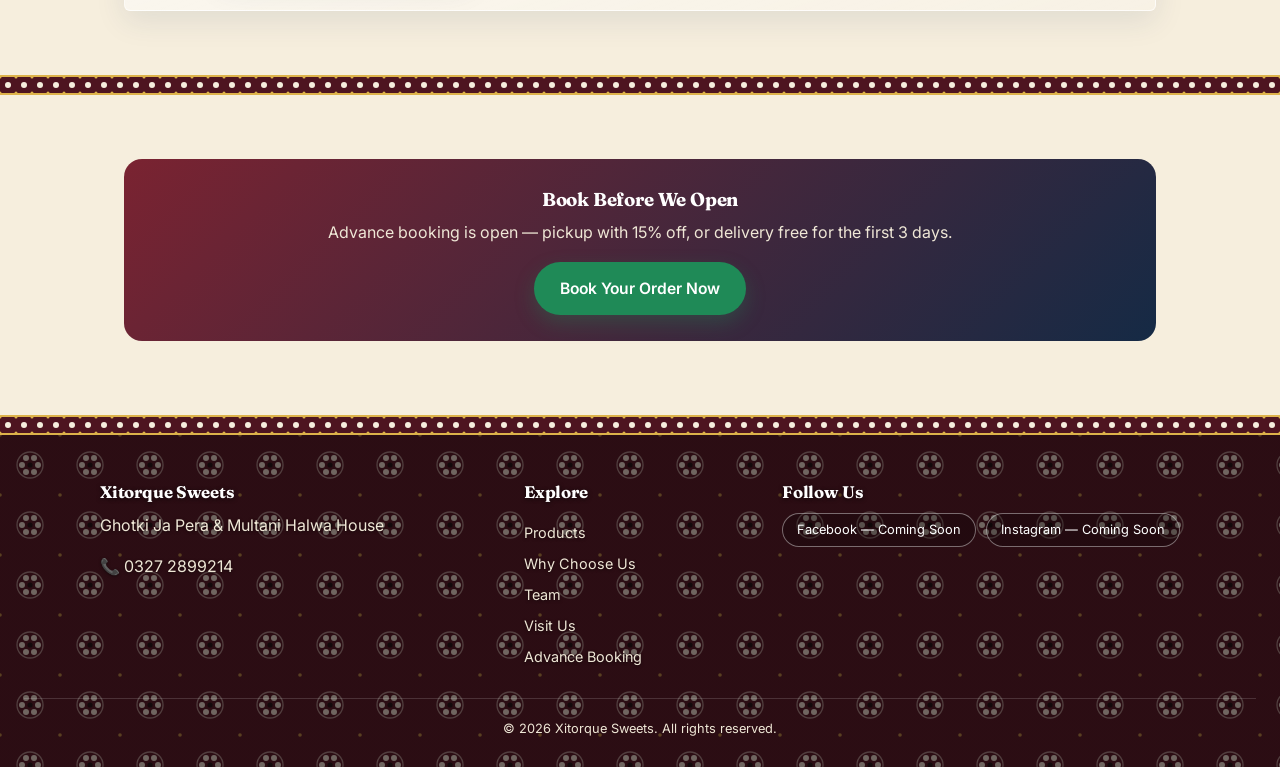
==== commit 21b6830e: "Add files via upload" ====
--- a/index.html
+++ b/index.html
@@ -109,7 +109,7 @@
       <span class="eyebrow" data-en="Meet The Founder" data-ur="بانی سے ملیں"></span>
       <h2 data-en="A Real Face Behind Xitorque Sweets" data-ur="زیتورک سویٹس کے پیچھے ایک حقیقی چہرہ"></h2>
     </div>
-    <div class="glass-card founder-wrap" style="padding:32px;">
+    <div class="glass-card founder-wrap reveal" style="padding:32px;">
       <img class="founder-photo" src="photos/founder.jpg" alt="Muhammad Affaque, Founder of Xitorque Sweets">
       <div class="founder-card">
         <h3>Muhammad Affaque</h3>
@@ -126,7 +126,7 @@
 
 <section id="promo">
   <div class="container">
-    <div class="promo-banner">
+    <div class="promo-banner reveal">
       <h3 data-en="Book Before We Open" data-ur="کھلنے سے پہلے بک کریں"></h3>
       <p data-en="Advance booking is open — pickup with 15% off, or delivery free for the first 3 days." data-ur="ایڈوانس بکنگ اب کھلی ہے — پک اپ پر 15% رعایت، یا پہلے 3 دن مفت ڈیلیوری۔"></p>
       <a class="btn btn-whatsapp" href="advance-booking.html"><span data-en="Book Your Order Now" data-ur="ابھی اپنا آرڈر بک کریں"></span></a>
--- a/styles.css
+++ b/styles.css
@@ -67,9 +67,11 @@
 }
 .site-header::before{
   content:"";position:absolute;inset:0;
-  background-image:url("data:image/svg+xml,%3Csvg xmlns='http://www.w3.org/2000/svg' width='60' height='60' viewBox='0 0 60 60'%3E%3Crect width='60' height='60' fill='%234E1420'/%3E%3Ccircle cx='30' cy='30' r='13' fill='none' stroke='%23F6EEDD' stroke-opacity='0.55' stroke-width='1.3'/%3E%3Ccircle cx='38' cy='30' r='3' fill='%23F6EEDD'/%3E%3Ccircle cx='34' cy='36.93' r='3' fill='%23F6EEDD'/%3E%3Ccircle cx='26' cy='36.93' r='3' fill='%23F6EEDD'/%3E%3Ccircle cx='22' cy='30' r='3' fill='%23F6EEDD'/%3E%3Ccircle cx='26' cy='23.07' r='3' fill='%23F6EEDD'/%3E%3Ccircle cx='34' cy='23.07' r='3' fill='%23F6EEDD'/%3E%3Ccircle cx='30' cy='30' r='2.6' fill='%231A0E10'/%3E%3Ccircle cx='0' cy='0' r='1.8' fill='%23DDB24A' fill-opacity='0.75'/%3E%3Ccircle cx='60' cy='0' r='1.8' fill='%23DDB24A' fill-opacity='0.75'/%3E%3Ccircle cx='0' cy='60' r='1.8' fill='%23DDB24A' fill-opacity='0.75'/%3E%3Ccircle cx='60' cy='60' r='1.8' fill='%23DDB24A' fill-opacity='0.75'/%3E%3C/svg%3E");
-  background-repeat:repeat;
-  background-size:60px 60px;
+  background-image:
+    linear-gradient(rgba(15,7,9,0.6), rgba(15,7,9,0.6)),
+    url("data:image/svg+xml,%3Csvg xmlns='http://www.w3.org/2000/svg' width='60' height='60' viewBox='0 0 60 60'%3E%3Crect width='60' height='60' fill='%234E1420'/%3E%3Ccircle cx='30' cy='30' r='13' fill='none' stroke='%23F6EEDD' stroke-opacity='0.55' stroke-width='1.3'/%3E%3Ccircle cx='38' cy='30' r='3' fill='%23F6EEDD'/%3E%3Ccircle cx='34' cy='36.93' r='3' fill='%23F6EEDD'/%3E%3Ccircle cx='26' cy='36.93' r='3' fill='%23F6EEDD'/%3E%3Ccircle cx='22' cy='30' r='3' fill='%23F6EEDD'/%3E%3Ccircle cx='26' cy='23.07' r='3' fill='%23F6EEDD'/%3E%3Ccircle cx='34' cy='23.07' r='3' fill='%23F6EEDD'/%3E%3Ccircle cx='30' cy='30' r='2.6' fill='%231A0E10'/%3E%3Ccircle cx='0' cy='0' r='1.8' fill='%23DDB24A' fill-opacity='0.75'/%3E%3Ccircle cx='60' cy='0' r='1.8' fill='%23DDB24A' fill-opacity='0.75'/%3E%3Ccircle cx='0' cy='60' r='1.8' fill='%23DDB24A' fill-opacity='0.75'/%3E%3Ccircle cx='60' cy='60' r='1.8' fill='%23DDB24A' fill-opacity='0.75'/%3E%3C/svg%3E");
+  background-repeat:no-repeat, repeat;
+  background-size:auto, 60px 60px;
   pointer-events:none;
 }
 .header-inner{
@@ -79,7 +81,7 @@
 }
 .brand{display:flex;align-items:center;gap:12px;text-decoration:none;}
 .logo-mark{width:40px;height:40px;flex-shrink:0;}
-.brand-name{font-size:1.2rem;font-weight:700;color:var(--ivory);margin:0;line-height:1;white-space:nowrap;}
+.brand-name{font-size:1.2rem;font-weight:700;color:var(--ivory);margin:0;line-height:1;white-space:nowrap;text-shadow:0 1px 4px rgba(0,0,0,0.7);}
 
 .nav-toggle{
   display:none;background:none;border:none;cursor:pointer;padding:6px;
@@ -90,8 +92,9 @@
   position:relative;z-index:1;
 }
 .nav-links a{
-  color:var(--ivory);opacity:0.82;text-decoration:none;font-size:0.92rem;font-weight:600;
+  color:var(--ivory);opacity:0.95;text-decoration:none;font-size:0.92rem;font-weight:700;
   padding-bottom:3px;border-bottom:2px solid transparent;transition:opacity 0.15s, border-color 0.15s;
+  text-shadow:0 1px 4px rgba(0,0,0,0.7);
 }
 .nav-links a:hover{opacity:1;}
 .nav-links a.active{opacity:1;color:var(--gold-soft);border-bottom-color:var(--gold-soft);}
@@ -257,14 +260,15 @@
 }
 
 /* ---------- Contact ---------- */
-.contact-wrap{display:grid;grid-template-columns:1fr;gap:32px;align-items:start;}
-@media(min-width:820px){.contact-wrap{grid-template-columns:0.9fr 1.1fr;}}
+.contact-wrap{display:grid;grid-template-columns:1fr;gap:32px;align-items:start;max-width:640px;margin:0 auto;}
 .contact-card{padding:30px;}
 .contact-card .btn{width:100%;justify-content:center;margin-top:8px;}
 .contact-number{font-size:1.3rem;font-weight:700;color:var(--indigo-deep);margin:10px 0 18px;letter-spacing:0.02em;}
 form{display:flex;flex-direction:column;gap:14px;}
-label{font-size:0.85rem;font-weight:600;color:var(--ink);}
+form > div{display:flex;flex-direction:column;gap:6px;}
+label{display:block;font-size:0.85rem;font-weight:600;color:var(--ink);}
 input, textarea{
+  display:block;width:100%;
   padding:12px 14px;border-radius:var(--radius-sm);border:1.5px solid rgba(30,58,95,0.25);
   background:#fff;font-size:0.95rem;color:var(--ink);
 }
@@ -277,25 +281,27 @@
 }
 footer::before{
   content:"";position:absolute;inset:0;
-  background-image:url("data:image/svg+xml,%3Csvg xmlns='http://www.w3.org/2000/svg' width='60' height='60' viewBox='0 0 60 60'%3E%3Crect width='60' height='60' fill='%234E1420'/%3E%3Ccircle cx='30' cy='30' r='13' fill='none' stroke='%23F6EEDD' stroke-opacity='0.5' stroke-width='1.3'/%3E%3Ccircle cx='38' cy='30' r='3' fill='%23F6EEDD' fill-opacity='0.9'/%3E%3Ccircle cx='34' cy='36.93' r='3' fill='%23F6EEDD' fill-opacity='0.9'/%3E%3Ccircle cx='26' cy='36.93' r='3' fill='%23F6EEDD' fill-opacity='0.9'/%3E%3Ccircle cx='22' cy='30' r='3' fill='%23F6EEDD' fill-opacity='0.9'/%3E%3Ccircle cx='26' cy='23.07' r='3' fill='%23F6EEDD' fill-opacity='0.9'/%3E%3Ccircle cx='34' cy='23.07' r='3' fill='%23F6EEDD' fill-opacity='0.9'/%3E%3Ccircle cx='30' cy='30' r='2.6' fill='%231A0E10'/%3E%3Ccircle cx='0' cy='0' r='1.8' fill='%23DDB24A' fill-opacity='0.7'/%3E%3Ccircle cx='60' cy='0' r='1.8' fill='%23DDB24A' fill-opacity='0.7'/%3E%3Ccircle cx='0' cy='60' r='1.8' fill='%23DDB24A' fill-opacity='0.7'/%3E%3Ccircle cx='60' cy='60' r='1.8' fill='%23DDB24A' fill-opacity='0.7'/%3E%3C/svg%3E");
-  background-repeat:repeat;
-  background-size:60px 60px;
+  background-image:
+    linear-gradient(rgba(15,7,9,0.55), rgba(15,7,9,0.55)),
+    url("data:image/svg+xml,%3Csvg xmlns='http://www.w3.org/2000/svg' width='60' height='60' viewBox='0 0 60 60'%3E%3Crect width='60' height='60' fill='%234E1420'/%3E%3Ccircle cx='30' cy='30' r='13' fill='none' stroke='%23F6EEDD' stroke-opacity='0.5' stroke-width='1.3'/%3E%3Ccircle cx='38' cy='30' r='3' fill='%23F6EEDD' fill-opacity='0.9'/%3E%3Ccircle cx='34' cy='36.93' r='3' fill='%23F6EEDD' fill-opacity='0.9'/%3E%3Ccircle cx='26' cy='36.93' r='3' fill='%23F6EEDD' fill-opacity='0.9'/%3E%3Ccircle cx='22' cy='30' r='3' fill='%23F6EEDD' fill-opacity='0.9'/%3E%3Ccircle cx='26' cy='23.07' r='3' fill='%23F6EEDD' fill-opacity='0.9'/%3E%3Ccircle cx='34' cy='23.07' r='3' fill='%23F6EEDD' fill-opacity='0.9'/%3E%3Ccircle cx='30' cy='30' r='2.6' fill='%231A0E10'/%3E%3Ccircle cx='0' cy='0' r='1.8' fill='%23DDB24A' fill-opacity='0.7'/%3E%3Ccircle cx='60' cy='0' r='1.8' fill='%23DDB24A' fill-opacity='0.7'/%3E%3Ccircle cx='0' cy='60' r='1.8' fill='%23DDB24A' fill-opacity='0.7'/%3E%3Ccircle cx='60' cy='60' r='1.8' fill='%23DDB24A' fill-opacity='0.7'/%3E%3C/svg%3E");
+  background-repeat:no-repeat, repeat;
+  background-size:auto, 60px 60px;
   pointer-events:none;
 }
 .footer-inner{
   position:relative;z-index:1;max-width:1080px;margin:0 auto;display:flex;flex-wrap:wrap;gap:24px;
   justify-content:space-between;align-items:flex-start;
 }
-footer h3{color:#fff;font-size:1.05rem;}
-footer p{color:#C9BFA9;}
+footer h3{color:#fff;font-size:1.05rem;text-shadow:0 1px 4px rgba(0,0,0,0.7);}
+footer p{color:#EFE7D6;text-shadow:0 1px 3px rgba(0,0,0,0.5);}
 .footer-social{display:flex;gap:10px;flex-wrap:wrap;}
-.social-pill{font-size:0.8rem;padding:6px 14px;border:1px solid rgba(255,255,255,0.3);border-radius:999px;color:#C9BFA9;}
+.social-pill{font-size:0.8rem;padding:6px 14px;border:1px solid rgba(255,255,255,0.4);border-radius:999px;color:#fff;background:rgba(0,0,0,0.2);}
 .footer-nav{display:flex;flex-direction:column;gap:8px;}
-.footer-nav a{color:#C9BFA9;text-decoration:none;font-size:0.9rem;}
+.footer-nav a{color:#EFE7D6;text-decoration:none;font-size:0.9rem;text-shadow:0 1px 3px rgba(0,0,0,0.5);}
 .footer-nav a:hover{color:var(--gold-soft);}
 .footer-bottom{
   position:relative;z-index:1;text-align:center;margin-top:30px;padding-top:20px;
-  border-top:1px solid rgba(255,255,255,0.15);font-size:0.8rem;color:#9C927D;
+  border-top:1px solid rgba(255,255,255,0.15);font-size:0.8rem;color:#EFE7D6;
 }
 
 @media (prefers-reduced-motion: reduce){
@@ -357,3 +363,61 @@
 .promo-banner h3{color:#fff;margin-bottom:6px;}
 .promo-banner p{color:#EFE7D6;margin-bottom:16px;}
 
+/* ---------- Feature row: media + text, one item at a time ---------- */
+.feature-row{
+  display:flex;flex-direction:column;gap:26px;align-items:center;
+  padding:40px 0;border-bottom:1px solid rgba(30,58,95,0.10);
+}
+.feature-row:last-child{border-bottom:none;}
+@media(min-width:760px){
+  .feature-row{flex-direction:row;text-align:left;gap:46px;align-items:center;}
+  .feature-row.reverse{flex-direction:row-reverse;}
+  body.lang-ur .feature-row{text-align:right;}
+}
+.feature-media{flex:0 0 auto;width:100%;max-width:220px;text-align:center;}
+.feature-text{flex:1;min-width:0;text-align:center;}
+@media(min-width:760px){.feature-text{text-align:left;}
+  body.lang-ur .feature-text{text-align:right;}}
+.feature-text h3{font-size:1.4rem;}
+.feature-media-frame{
+  width:170px;height:170px;margin:0 auto;border-radius:50%;
+  display:flex;align-items:center;justify-content:center;
+  background:linear-gradient(160deg, #fff, var(--ivory));
+  border:4px solid var(--gold-soft);box-shadow:var(--shadow-soft);
+  animation:xqFloat 5s ease-in-out infinite;
+}
+.feature-media-frame svg{width:64%;height:64%;}
+.feature-media-frame.photo{padding:0;overflow:hidden;animation:none;}
+.feature-media-frame.photo img{width:100%;height:100%;object-fit:cover;border-radius:50%;}
+.feature-ingredients{display:flex;flex-wrap:wrap;gap:12px;margin-top:16px;justify-content:center;}
+@media(min-width:760px){.feature-ingredients{justify-content:flex-start;}
+  body.lang-ur .feature-ingredients{justify-content:flex-end;}}
+.feature-ingredient{
+  display:flex;align-items:center;gap:10px;background:var(--card);border:1px solid rgba(30,58,95,0.12);
+  border-radius:999px;padding:6px 16px 6px 6px;
+}
+body.lang-ur .feature-ingredient{padding:6px 6px 6px 16px;}
+.feature-ingredient .dot{width:24px;height:24px;border-radius:50%;flex-shrink:0;}
+.feature-ingredient strong{display:block;font-size:0.82rem;color:var(--ink);}
+.feature-ingredient span{font-size:0.78rem;color:var(--ink-soft);}
+
+@keyframes xqFloat{
+  0%,100%{transform:translateY(0);}
+  50%{transform:translateY(-8px);}
+}
+@keyframes xqPulse{
+  0%,100%{box-shadow:0 8px 20px rgba(31,138,87,0.30);}
+  50%{box-shadow:0 8px 28px rgba(31,138,87,0.55);}
+}
+.btn-whatsapp{animation:xqPulse 2.4s ease-in-out infinite;}
+
+/* ---------- Scroll reveal ---------- */
+.reveal{opacity:0;transform:translateY(26px);transition:opacity 0.7s ease, transform 0.7s ease;}
+.reveal.in-view{opacity:1;transform:translateY(0);}
+
+@media (prefers-reduced-motion: reduce){
+  .feature-media-frame{animation:none;}
+  .btn-whatsapp{animation:none;}
+  .reveal{opacity:1;transform:none;transition:none;}
+}
+
